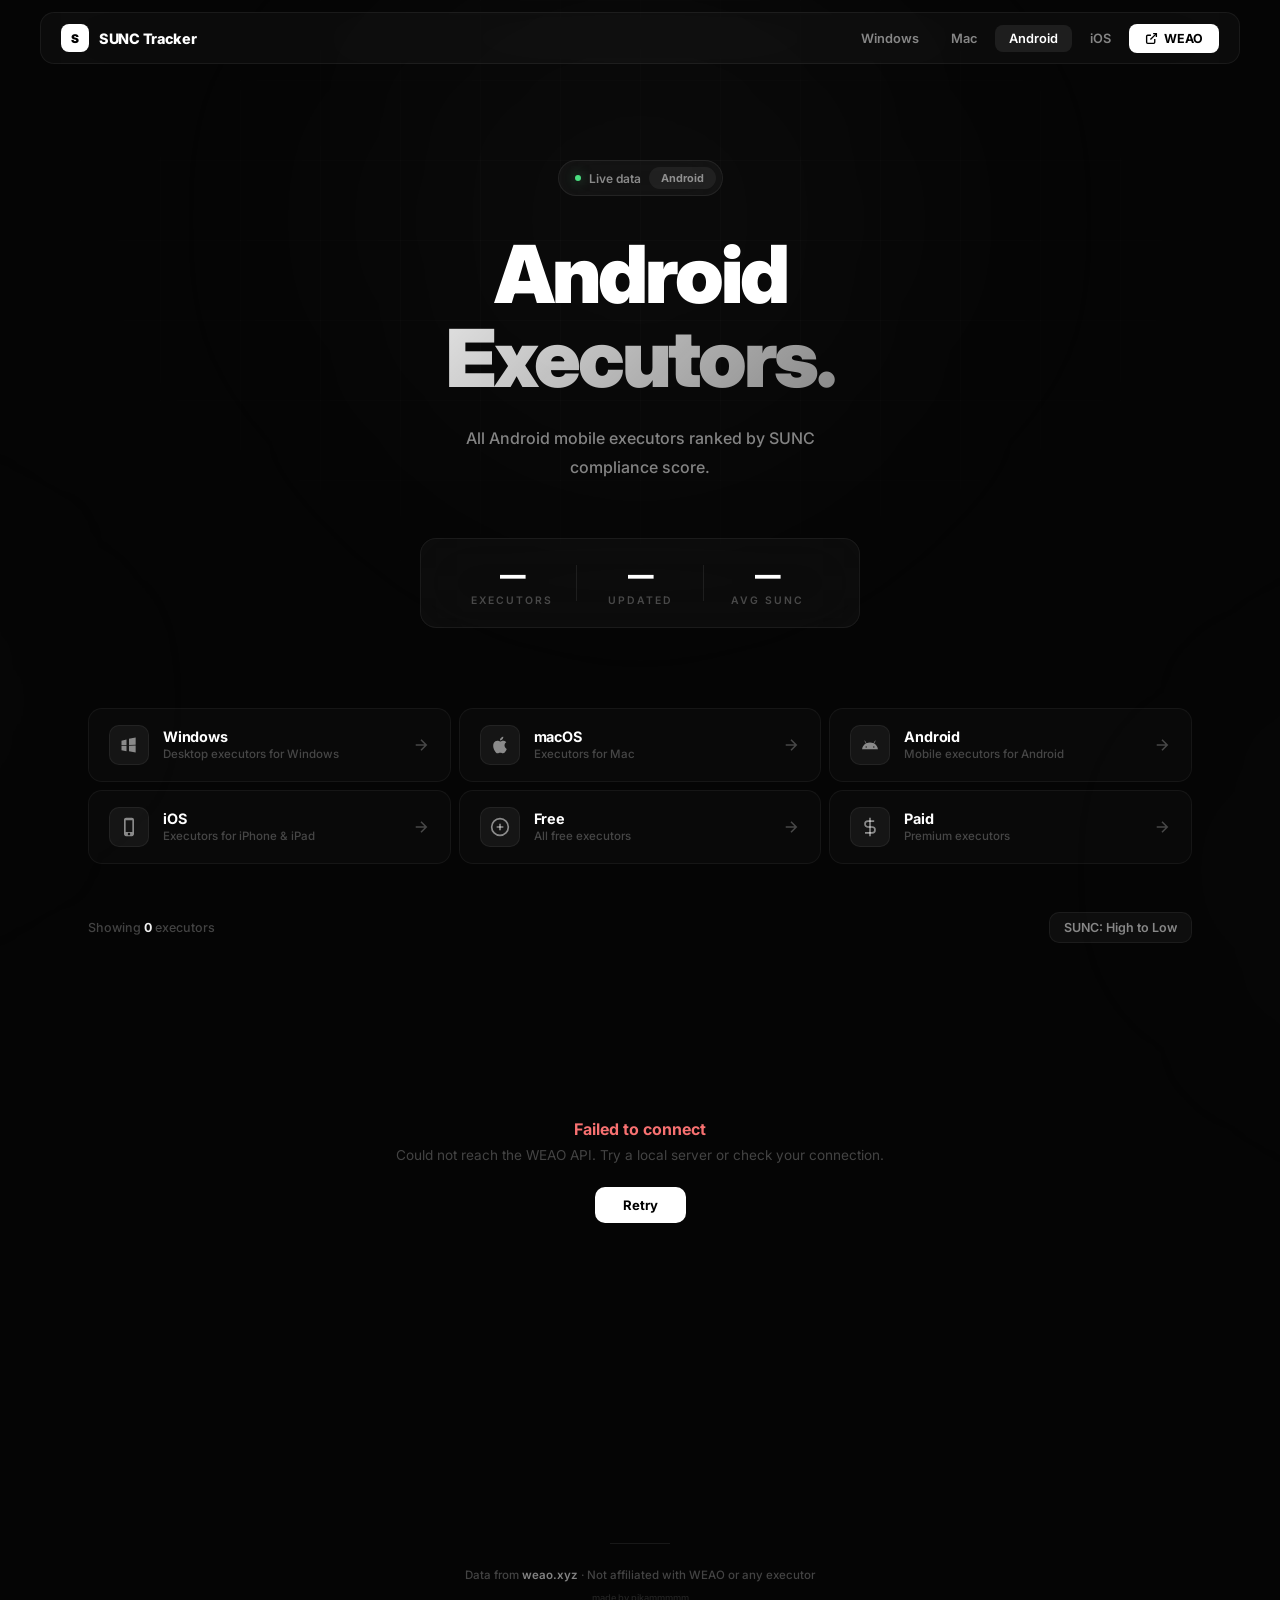
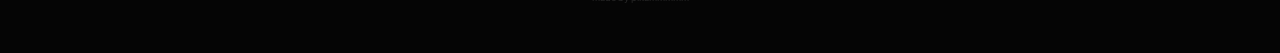
==== android/index.html @ 2e7bbe27 "Initial commit" ====
<!DOCTYPE html>
<html lang="en">
<head>
    <meta charset="UTF-8">
    <meta name="viewport" content="width=device-width, initial-scale=1.0">
    <title>Android Executors | SUNC Tracker</title>
    <link rel="icon" type="image/svg+xml" href="../favicon.svg">
    <link rel="stylesheet" href="../style.css">
</head>
<body>

<div class="bg-orb bg-orb-1"></div>
<div class="bg-orb bg-orb-2"></div>
<div class="bg-orb bg-orb-3"></div>
<div class="bg-grid"></div>

<nav>
    <div class="nav-inner">
        <div class="nav-brand">
            <a href="/executor-website/" class="nav-brand-link">
                <div class="nav-logo">S</div>
                <span>SUNC Tracker</span>
            </a>
        </div>
        <div class="nav-right">
            <a href="/executor-website/windows/" class="nav-link">Windows</a>
            <a href="/executor-website/mac/" class="nav-link">Mac</a>
            <a href="/executor-website/android/" class="nav-link active-link">Android</a>
            <a href="/executor-website/ios/" class="nav-link">iOS</a>
            <a href="https://weao.xyz" target="_blank" class="nav-btn">
                <svg viewBox="0 0 24 24" fill="none" stroke="currentColor" stroke-width="2.5"><path d="M18 13v6a2 2 0 0 1-2 2H5a2 2 0 0 1-2-2V8a2 2 0 0 1 2-2h6"/><polyline points="15 3 21 3 21 9"/><line x1="10" y1="14" x2="21" y2="3"/></svg>
                WEAO
            </a>
        </div>
    </div>
</nav>

<div class="mobile-nav reveal">
    <a href="/executor-website/" class="mobile-nav-item">All</a>
    <a href="/executor-website/windows/" class="mobile-nav-item">Windows</a>
    <a href="/executor-website/mac/" class="mobile-nav-item">Mac</a>
    <a href="/executor-website/android/" class="mobile-nav-item active">Android</a>
    <a href="/executor-website/ios/" class="mobile-nav-item">iOS</a>
</div>

<section class="hero reveal">
    <div class="hero-badge">
        <span class="hero-badge-dot"></span>
        Live data
        <span class="hero-badge-source">Android</span>
    </div>
    <h1 class="hero-title">
        <span class="hero-line reveal-child" style="--d:0">Android</span>
        <span class="hero-line hero-gradient reveal-child" style="--d:1">Executors.</span>
    </h1>
    <p class="hero-desc reveal-child" style="--d:2">All Android mobile executors ranked by SUNC compliance score.</p>
    <div class="stats reveal-child" style="--d:3">
        <div class="stat-item">
            <div class="stat-num" id="total-count">&mdash;</div>
            <div class="stat-label">Executors</div>
        </div>
        <div class="stat-divider"></div>
        <div class="stat-item">
            <div class="stat-num" id="updated-count">&mdash;</div>
            <div class="stat-label">Updated</div>
        </div>
        <div class="stat-divider"></div>
        <div class="stat-item">
            <div class="stat-num" id="avg-sunc">&mdash;</div>
            <div class="stat-label">Avg SUNC</div>
        </div>
    </div>
</section>

<div class="page-cards reveal">
    <a href="/executor-website/windows/" class="page-card">
        <div class="page-card-icon"><svg viewBox="0 0 24 24" fill="currentColor"><path d="M3 12V6.75L9 5.43V11.91L3 12M20 3v8.75l-8 .25V4.36L20 3M3 13l6-.08V19.56L3 18.25V13M12 12.92l8-.25V21l-8-1.36V12.92Z"/></svg></div>
        <div class="page-card-info"><div class="page-card-title">Windows</div><div class="page-card-desc">Desktop executors for Windows</div></div>
        <svg class="page-card-arrow" viewBox="0 0 24 24" fill="none" stroke="currentColor" stroke-width="2"><path d="M5 12h14M12 5l7 7-7 7"/></svg>
    </a>
    <a href="/executor-website/mac/" class="page-card">
        <div class="page-card-icon"><svg viewBox="0 0 24 24" fill="currentColor"><path d="M18.71 19.5C17.88 20.74 17 21.95 15.66 21.97C14.32 22 13.89 21.18 12.37 21.18C10.84 21.18 10.37 21.95 9.1 22C7.79 22.05 6.8 20.68 5.96 19.47C4.25 17 2.94 12.45 4.7 9.39C5.57 7.87 7.13 6.91 8.82 6.88C10.1 6.86 11.32 7.75 12.11 7.75C12.89 7.75 14.37 6.68 15.92 6.84C16.57 6.87 18.39 7.1 19.56 8.82C19.47 8.88 17.39 10.1 17.41 12.63C17.44 15.65 20.06 16.66 20.09 16.67C20.06 16.74 19.67 18.11 18.71 19.5M13 3.5C13.73 2.67 14.94 2.04 15.94 2C16.07 3.17 15.6 4.35 14.9 5.19C14.21 6.04 13.07 6.7 11.95 6.61C11.8 5.46 12.36 4.26 13 3.5Z"/></svg></div>
        <div class="page-card-info"><div class="page-card-title">macOS</div><div class="page-card-desc">Executors for Mac</div></div>
        <svg class="page-card-arrow" viewBox="0 0 24 24" fill="none" stroke="currentColor" stroke-width="2"><path d="M5 12h14M12 5l7 7-7 7"/></svg>
    </a>
    <a href="/executor-website/android/" class="page-card">
        <div class="page-card-icon"><svg viewBox="0 0 24 24" fill="currentColor"><path d="M16.61 15.15C16.15 15.15 15.77 14.78 15.77 14.32C15.77 13.86 16.15 13.5 16.61 13.5C17.07 13.5 17.45 13.86 17.45 14.32C17.45 14.78 17.07 15.15 16.61 15.15M7.41 15.15C6.95 15.15 6.57 14.78 6.57 14.32C6.57 13.86 6.95 13.5 7.41 13.5C7.87 13.5 8.24 13.86 8.24 14.32C8.24 14.78 7.87 15.15 7.41 15.15M16.91 10.14L18.58 7.26C18.67 7.09 18.61 6.88 18.45 6.79C18.28 6.69 18.07 6.76 17.97 6.93L16.29 9.83C14.95 9.22 13.5 8.88 12 8.88C10.5 8.88 9.05 9.22 7.71 9.83L6.03 6.93C5.93 6.76 5.72 6.69 5.55 6.79C5.39 6.88 5.32 7.09 5.42 7.26L7.09 10.14C4.47 11.55 2.75 14.12 2.5 17H21.5C21.25 14.12 19.53 11.55 16.91 10.14Z"/></svg></div>
        <div class="page-card-info"><div class="page-card-title">Android</div><div class="page-card-desc">Mobile executors for Android</div></div>
        <svg class="page-card-arrow" viewBox="0 0 24 24" fill="none" stroke="currentColor" stroke-width="2"><path d="M5 12h14M12 5l7 7-7 7"/></svg>
    </a>
    <a href="/executor-website/ios/" class="page-card">
        <div class="page-card-icon"><svg viewBox="0 0 24 24" fill="currentColor"><path d="M15.5 1H8.5C7.12 1 6 2.12 6 3.5V20.5C6 21.88 7.12 23 8.5 23H15.5C16.88 23 18 21.88 18 20.5V3.5C18 2.12 16.88 1 15.5 1M12 22C11.17 22 10.5 21.33 10.5 20.5C10.5 19.67 11.17 19 12 19C12.83 19 13.5 19.67 13.5 20.5C13.5 21.33 12.83 22 12 22M16 18H8V4H16V18Z"/></svg></div>
        <div class="page-card-info"><div class="page-card-title">iOS</div><div class="page-card-desc">Executors for iPhone & iPad</div></div>
        <svg class="page-card-arrow" viewBox="0 0 24 24" fill="none" stroke="currentColor" stroke-width="2"><path d="M5 12h14M12 5l7 7-7 7"/></svg>
    </a>
    <a href="/executor-website/free/" class="page-card">
        <div class="page-card-icon"><svg viewBox="0 0 24 24" fill="none" stroke="currentColor" stroke-width="2"><circle cx="12" cy="12" r="10"/><line x1="12" y1="8" x2="12" y2="16"/><line x1="8" y1="12" x2="16" y2="12"/></svg></div>
        <div class="page-card-info"><div class="page-card-title">Free</div><div class="page-card-desc">All free executors</div></div>
        <svg class="page-card-arrow" viewBox="0 0 24 24" fill="none" stroke="currentColor" stroke-width="2"><path d="M5 12h14M12 5l7 7-7 7"/></svg>
    </a>
    <a href="/executor-website/paid/" class="page-card">
        <div class="page-card-icon"><svg viewBox="0 0 24 24" fill="none" stroke="currentColor" stroke-width="2"><line x1="12" y1="1" x2="12" y2="23"/><path d="M17 5H9.5a3.5 3.5 0 0 0 0 7h5a3.5 3.5 0 0 1 0 7H6"/></svg></div>
        <div class="page-card-info"><div class="page-card-title">Paid</div><div class="page-card-desc">Premium executors</div></div>
        <svg class="page-card-arrow" viewBox="0 0 24 24" fill="none" stroke="currentColor" stroke-width="2"><path d="M5 12h14M12 5l7 7-7 7"/></svg>
    </a>
</div>

<div class="toolbar reveal" id="grid-section">
    <div class="toolbar-count">Showing <strong id="showing-count">0</strong> executors</div>
    <select class="toolbar-sort" id="sort-select">
        <option value="sunc-desc">SUNC: High to Low</option>
        <option value="sunc-asc">SUNC: Low to High</option>
        <option value="unc-desc">UNC: High to Low</option>
        <option value="name-asc">Name: A to Z</option>
        <option value="name-desc">Name: Z to A</option>
    </select>
</div>

<div id="executors">
    <div class="loading" id="loading">
        <div class="loader"></div>
        <div class="load-text">Loading Android executors...</div>
    </div>
    <div class="grid" id="grid"></div>
</div>

<footer class="reveal">
    <div class="footer-line"></div>
    <p>Data from <a href="https://weao.xyz" target="_blank">weao.xyz</a> &middot; Not affiliated with WEAO or any executor</p>
    <p class="made-by">made by pikammmmm</p>
</footer>

<script>window.PAGE_FILTER = 'Android';</script>
<script src="../script.js"></script>

</body>
</html>
---- style.css ----
@import url('https://fonts.googleapis.com/css2?family=Inter:wght@400;500;600;700;800;900&display=swap');

/* === RESET === */
*, *::before, *::after {
    margin: 0;
    padding: 0;
    box-sizing: border-box;
}

:root {
    --bg: #050505;
    --glass: rgba(255, 255, 255, 0.03);
    --glass-hover: rgba(255, 255, 255, 0.055);
    --glass-strong: rgba(255, 255, 255, 0.06);
    --border: rgba(255, 255, 255, 0.07);
    --border-hover: rgba(255, 255, 255, 0.14);
    --text: #f0f0f0;
    --text-sub: rgba(255, 255, 255, 0.5);
    --text-dim: rgba(255, 255, 255, 0.25);
    --white: #ffffff;
    --accent: #ffffff;
    --green: #4ade80;
    --green-dim: rgba(74, 222, 128, 0.1);
    --yellow: #facc15;
    --yellow-dim: rgba(250, 204, 21, 0.1);
    --orange: #fb923c;
    --orange-dim: rgba(251, 146, 60, 0.1);
    --red: #f87171;
    --red-dim: rgba(248, 113, 113, 0.08);
    --radius: 16px;
    --radius-sm: 10px;
    --radius-xs: 6px;
    --ease: cubic-bezier(0.16, 1, 0.3, 1);
    --ease-out: cubic-bezier(0.22, 1, 0.36, 1);
}

html {
    scroll-behavior: smooth;
}

body {
    font-family: 'Inter', -apple-system, BlinkMacSystemFont, system-ui, sans-serif;
    background: var(--bg);
    color: var(--text);
    min-height: 100vh;
    overflow-x: hidden;
    -webkit-font-smoothing: antialiased;
    -moz-osx-font-smoothing: grayscale;
}

/* === ANIMATED BACKGROUND === */
.bg-orb {
    position: fixed;
    border-radius: 50%;
    pointer-events: none;
    z-index: 0;
    filter: blur(120px);
    will-change: transform;
    transition: transform 0.1s linear;
}

.bg-orb-1 {
    top: -20%;
    left: 50%;
    transform: translateX(-50%);
    width: 800px;
    height: 800px;
    background: radial-gradient(circle, rgba(255, 255, 255, 0.04) 0%, transparent 70%);
}

.bg-orb-2 {
    bottom: -30%;
    right: -10%;
    width: 600px;
    height: 600px;
    background: radial-gradient(circle, rgba(255, 255, 255, 0.025) 0%, transparent 70%);
}

.bg-orb-3 {
    top: 50%;
    left: -15%;
    width: 500px;
    height: 500px;
    background: radial-gradient(circle, rgba(255, 255, 255, 0.02) 0%, transparent 70%);
}

.bg-grid {
    position: fixed;
    inset: 0;
    background-image:
        linear-gradient(rgba(255, 255, 255, 0.015) 1px, transparent 1px),
        linear-gradient(90deg, rgba(255, 255, 255, 0.015) 1px, transparent 1px);
    background-size: 80px 80px;
    mask-image: radial-gradient(ellipse 80% 60% at 50% 30%, black 20%, transparent 70%);
    -webkit-mask-image: radial-gradient(ellipse 80% 60% at 50% 30%, black 20%, transparent 70%);
    pointer-events: none;
    z-index: 0;
}

/* === SCROLL REVEAL === */
.reveal {
    opacity: 0;
    transform: translateY(40px);
    transition: opacity 1s var(--ease-out), transform 1s var(--ease-out);
}

.reveal.visible {
    opacity: 1;
    transform: translateY(0);
}

.reveal-child {
    opacity: 0;
    transform: translateY(20px);
    transition: opacity 0.7s var(--ease-out), transform 0.7s var(--ease-out);
    transition-delay: calc(var(--d, 0) * 0.12s + 0.15s);
}

.reveal.visible .reveal-child {
    opacity: 1;
    transform: translateY(0);
}

/* === NAV === */
nav {
    position: fixed;
    top: 0;
    left: 0;
    right: 0;
    z-index: 1000;
    padding: 12px 20px;
    transition: all 0.5s var(--ease);
}

nav.scrolled {
    padding: 8px 20px;
}

.nav-inner {
    max-width: 1200px;
    margin: 0 auto;
    height: 52px;
    display: flex;
    align-items: center;
    justify-content: space-between;
    padding: 0 20px;
    background: rgba(255, 255, 255, 0.03);
    backdrop-filter: blur(40px) saturate(1.4);
    -webkit-backdrop-filter: blur(40px) saturate(1.4);
    border: 1px solid rgba(255, 255, 255, 0.06);
    border-radius: 14px;
    transition: all 0.5s var(--ease);
}

nav.scrolled .nav-inner {
    background: rgba(255, 255, 255, 0.05);
    border-color: rgba(255, 255, 255, 0.08);
    box-shadow: 0 8px 40px rgba(0, 0, 0, 0.4);
}

.nav-brand {
    display: flex;
    align-items: center;
    gap: 10px;
    font-weight: 800;
    font-size: 0.9rem;
    letter-spacing: -0.3px;
    color: var(--white);
}

.nav-logo {
    width: 28px;
    height: 28px;
    background: var(--white);
    border-radius: 8px;
    display: flex;
    align-items: center;
    justify-content: center;
    font-weight: 900;
    font-size: 0.75rem;
    color: #000;
    transition: transform 0.4s var(--ease);
}

.nav-logo:hover {
    transform: rotate(-8deg) scale(1.05);
}

.nav-brand-link {
    display: flex;
    align-items: center;
    gap: 10px;
    text-decoration: none;
    color: inherit;
}

.nav-right {
    display: flex;
    align-items: center;
    gap: 4px;
}

.nav-link {
    padding: 6px 14px;
    color: var(--text-sub);
    text-decoration: none;
    font-size: 0.8rem;
    font-weight: 600;
    border-radius: 8px;
    transition: all 0.3s var(--ease);
}

.nav-link:hover {
    color: var(--white);
    background: rgba(255, 255, 255, 0.05);
}

.nav-link.active-link {
    color: var(--white);
    background: rgba(255, 255, 255, 0.08);
}

.nav-btn {
    display: flex;
    align-items: center;
    gap: 6px;
    padding: 7px 16px;
    background: var(--white);
    color: #000;
    text-decoration: none;
    font-size: 0.78rem;
    font-weight: 700;
    border-radius: 8px;
    transition: all 0.4s var(--ease);
}

.nav-btn:hover {
    transform: translateY(-1px);
    box-shadow: 0 4px 20px rgba(255, 255, 255, 0.15);
}

.nav-btn svg {
    width: 13px;
    height: 13px;
}

/* === HERO === */
.hero {
    position: relative;
    z-index: 1;
    padding: 160px clamp(1.5rem, 4vw, 3rem) 80px;
    text-align: center;
    max-width: 820px;
    margin: 0 auto;
}

.hero-badge {
    display: inline-flex;
    align-items: center;
    gap: 8px;
    padding: 6px 6px 6px 16px;
    background: rgba(255, 255, 255, 0.04);
    border: 1px solid rgba(255, 255, 255, 0.07);
    border-radius: 100px;
    font-size: 0.75rem;
    font-weight: 600;
    color: var(--text-sub);
    margin-bottom: 36px;
    backdrop-filter: blur(20px);
    animation: badgeFloat 4s ease-in-out infinite;
}

@keyframes badgeFloat {
    0%, 100% { transform: translateY(0); }
    50% { transform: translateY(-4px); }
}

.hero-badge-dot {
    width: 6px;
    height: 6px;
    background: var(--green);
    border-radius: 50%;
    box-shadow: 0 0 12px rgba(74, 222, 128, 0.5);
    animation: pulse 2s ease-in-out infinite;
}

@keyframes pulse {
    0%, 100% { opacity: 1; transform: scale(1); }
    50% { opacity: 0.4; transform: scale(0.85); }
}

.hero-badge-source {
    padding: 4px 12px;
    background: rgba(255, 255, 255, 0.06);
    border-radius: 100px;
    font-size: 0.68rem;
    color: var(--text-sub);
    font-weight: 700;
}

.hero-title {
    display: flex;
    flex-direction: column;
    margin-bottom: 24px;
}

.hero-line {
    font-size: clamp(2.8rem, 7vw, 5rem);
    font-weight: 900;
    letter-spacing: -3px;
    line-height: 1.05;
    color: var(--white);
}

.hero-gradient {
    background: linear-gradient(135deg, rgba(255,255,255,1) 0%, rgba(255,255,255,0.4) 100%);
    -webkit-background-clip: text;
    -webkit-text-fill-color: transparent;
    background-clip: text;
}

.hero-desc {
    font-size: 1rem;
    color: var(--text-sub);
    max-width: 420px;
    margin: 0 auto 56px;
    line-height: 1.8;
    font-weight: 500;
}

/* === STATS === */
.stats {
    display: flex;
    align-items: center;
    justify-content: center;
    max-width: 440px;
    margin: 0 auto;
    padding: 20px 32px;
    background: rgba(255, 255, 255, 0.03);
    border: 1px solid rgba(255, 255, 255, 0.06);
    border-radius: 16px;
    backdrop-filter: blur(30px);
    gap: 0;
}

.stat-item {
    flex: 1;
    text-align: center;
}

.stat-divider {
    width: 1px;
    height: 36px;
    background: rgba(255, 255, 255, 0.08);
    margin: 0 4px;
}

.stat-num {
    font-size: 1.6rem;
    font-weight: 900;
    letter-spacing: -1.5px;
    color: var(--white);
    font-variant-numeric: tabular-nums;
}

.stat-label {
    font-size: 0.65rem;
    font-weight: 600;
    color: var(--text-dim);
    text-transform: uppercase;
    letter-spacing: 2px;
    margin-top: 4px;
}

/* === MOBILE NAV === */
.mobile-nav {
    display: none;
    justify-content: center;
    gap: 4px;
    padding: 0 1.25rem;
    margin-top: 80px;
    margin-bottom: -40px;
    position: relative;
    z-index: 1;
    flex-wrap: wrap;
}

.mobile-nav-item {
    padding: 6px 16px;
    font-size: 0.75rem;
    font-weight: 600;
    color: var(--text-dim);
    text-decoration: none;
    border: 1px solid rgba(255, 255, 255, 0.05);
    border-radius: 100px;
    transition: all 0.3s var(--ease);
}

.mobile-nav-item.active {
    color: #000;
    background: var(--white);
    border-color: var(--white);
}

@media (max-width: 768px) {
    .mobile-nav { display: flex; }
}

/* === PAGE CARDS === */
.page-cards {
    display: grid;
    grid-template-columns: repeat(auto-fill, minmax(280px, 1fr));
    gap: 8px;
    max-width: 1200px;
    margin: 0 auto 48px;
    padding: 0 clamp(1.5rem, 4vw, 3rem);
    position: relative;
    z-index: 1;
}

.page-card {
    display: flex;
    align-items: center;
    gap: 14px;
    padding: 16px 20px;
    background: rgba(255, 255, 255, 0.02);
    border: 1px solid rgba(255, 255, 255, 0.05);
    border-radius: 14px;
    text-decoration: none;
    color: var(--text);
    transition: all 0.4s var(--ease);
    cursor: pointer;
    position: relative;
    overflow: hidden;
}

.page-card::before {
    content: '';
    position: absolute;
    inset: 0;
    background: linear-gradient(135deg, rgba(255,255,255,0.03) 0%, transparent 60%);
    opacity: 0;
    transition: opacity 0.4s;
}

.page-card:hover::before {
    opacity: 1;
}

.page-card:hover {
    border-color: rgba(255, 255, 255, 0.12);
    background: rgba(255, 255, 255, 0.04);
    transform: translateY(-2px);
    box-shadow: 0 12px 40px rgba(0, 0, 0, 0.3);
}

.page-card-icon {
    width: 40px;
    height: 40px;
    border-radius: 10px;
    background: rgba(255, 255, 255, 0.05);
    border: 1px solid rgba(255, 255, 255, 0.06);
    display: flex;
    align-items: center;
    justify-content: center;
    flex-shrink: 0;
    transition: all 0.4s var(--ease);
}

.page-card:hover .page-card-icon {
    background: var(--white);
    border-color: var(--white);
}

.page-card-icon svg {
    width: 20px;
    height: 20px;
    color: var(--text-sub);
    transition: color 0.4s;
}

.page-card:hover .page-card-icon svg {
    color: #000;
}

.page-card-info {
    flex: 1;
    min-width: 0;
}

.page-card-title {
    font-size: 0.9rem;
    font-weight: 700;
    color: var(--white);
    letter-spacing: -0.2px;
}

.page-card-desc {
    font-size: 0.72rem;
    color: var(--text-dim);
    font-weight: 500;
    margin-top: 2px;
}

.page-card-arrow {
    width: 18px;
    height: 18px;
    color: var(--text-dim);
    flex-shrink: 0;
    transition: all 0.4s var(--ease);
}

.page-card:hover .page-card-arrow {
    color: var(--white);
    transform: translateX(4px);
}

/* === SECTION DIVIDER === */
.section-divider {
    display: flex;
    align-items: center;
    gap: 16px;
    max-width: 1200px;
    margin: 0 auto 28px;
    padding: 0 clamp(1.5rem, 4vw, 3rem);
    position: relative;
    z-index: 1;
}

.section-divider-line {
    flex: 1;
    height: 1px;
    background: rgba(255, 255, 255, 0.06);
}

.section-divider-text {
    font-size: 0.7rem;
    font-weight: 700;
    text-transform: uppercase;
    letter-spacing: 2px;
    color: var(--text-dim);
}

/* === CONTROLS === */
.controls {
    max-width: 1200px;
    margin: 0 auto 20px;
    padding: 0 clamp(1.5rem, 4vw, 3rem);
    display: flex;
    flex-direction: column;
    gap: 10px;
    position: relative;
    z-index: 1;
}

.filter-row {
    display: flex;
    justify-content: center;
    gap: 6px;
    flex-wrap: wrap;
}

.filter-chip {
    padding: 8px 22px;
    background: transparent;
    border: 1px solid rgba(255, 255, 255, 0.07);
    border-radius: 100px;
    color: var(--text-sub);
    font-size: 0.8rem;
    font-weight: 600;
    cursor: pointer;
    transition: all 0.4s var(--ease);
    font-family: inherit;
    position: relative;
    overflow: hidden;
}

.filter-chip::before {
    content: '';
    position: absolute;
    inset: 0;
    border-radius: inherit;
    background: rgba(255, 255, 255, 0.04);
    opacity: 0;
    transition: opacity 0.3s;
}

.filter-chip:hover::before {
    opacity: 1;
}

.filter-chip:hover {
    border-color: rgba(255, 255, 255, 0.12);
    color: var(--white);
}

.filter-chip.active {
    background: var(--white);
    border-color: var(--white);
    color: #000;
    font-weight: 700;
    box-shadow: 0 0 30px rgba(255, 255, 255, 0.08);
}

.filter-chip.active::before {
    display: none;
}

.sub-chip {
    padding: 5px 14px;
    background: transparent;
    border: 1px solid rgba(255, 255, 255, 0.05);
    border-radius: 100px;
    color: var(--text-dim);
    font-size: 0.72rem;
    font-weight: 600;
    cursor: pointer;
    transition: all 0.4s var(--ease);
    font-family: inherit;
}

.sub-chip:hover {
    color: var(--text-sub);
    border-color: rgba(255, 255, 255, 0.1);
}

.sub-chip.active {
    color: var(--white);
    border-color: rgba(255, 255, 255, 0.2);
    background: rgba(255, 255, 255, 0.06);
}

/* === TOOLBAR === */
.toolbar {
    max-width: 1200px;
    margin: 0 auto 16px;
    padding: 0 clamp(1.5rem, 4vw, 3rem);
    display: flex;
    justify-content: space-between;
    align-items: center;
    position: relative;
    z-index: 1;
}

.toolbar-count {
    font-size: 0.78rem;
    color: var(--text-dim);
    font-weight: 500;
}

.toolbar-count strong {
    color: var(--text);
    font-weight: 700;
}

.toolbar-sort {
    padding: 7px 14px;
    background: rgba(255, 255, 255, 0.04);
    border: 1px solid rgba(255, 255, 255, 0.06);
    border-radius: var(--radius-sm);
    color: var(--text-sub);
    font-size: 0.78rem;
    font-weight: 600;
    font-family: inherit;
    cursor: pointer;
    outline: none;
    transition: all 0.3s var(--ease);
    -webkit-appearance: none;
}

.toolbar-sort option {
    background: #111;
    color: var(--text);
}

.toolbar-sort:hover,
.toolbar-sort:focus {
    border-color: rgba(255, 255, 255, 0.12);
    background: rgba(255, 255, 255, 0.06);
}

/* === GRID === */
.grid {
    display: grid;
    grid-template-columns: repeat(auto-fill, minmax(340px, 1fr));
    gap: 10px;
    max-width: 1200px;
    margin: 0 auto;
    padding: 0 clamp(1.5rem, 4vw, 3rem) 120px;
    position: relative;
    z-index: 1;
}

/* === CARD === */
.card {
    position: relative;
    background: rgba(255, 255, 255, 0.02);
    border: 1px solid rgba(255, 255, 255, 0.05);
    border-radius: var(--radius);
    padding: 22px;
    cursor: default;
    backdrop-filter: blur(20px);
    -webkit-backdrop-filter: blur(20px);
    overflow: hidden;
    opacity: 0;
    transform: translateY(30px) scale(0.97);
    transition: opacity 0.7s var(--ease-out), transform 0.7s var(--ease-out),
                border-color 0.4s, background 0.4s, box-shadow 0.4s;
}

.card.in-view {
    opacity: 1;
    transform: translateY(0) scale(1);
}

.card-glow {
    position: absolute;
    top: -50%;
    left: -50%;
    width: 200%;
    height: 200%;
    background: radial-gradient(circle at 50% 50%, rgba(255, 255, 255, 0.02) 0%, transparent 50%);
    opacity: 0;
    transition: opacity 0.6s;
    pointer-events: none;
}

.card:hover .card-glow {
    opacity: 1;
}

.card:hover {
    border-color: rgba(255, 255, 255, 0.12);
    background: rgba(255, 255, 255, 0.04);
    box-shadow:
        0 20px 60px rgba(0, 0, 0, 0.5),
        0 0 0 1px rgba(255, 255, 255, 0.05),
        inset 0 1px 0 rgba(255, 255, 255, 0.04);
}

.card.in-view:hover {
    transform: translateY(-4px) scale(1.01);
}

/* Card Header */
.card-top {
    display: flex;
    align-items: center;
    gap: 14px;
    margin-bottom: 16px;
}

.card-avatar {
    width: 42px;
    height: 42px;
    border-radius: 10px;
    background: rgba(255, 255, 255, 0.05);
    border: 1px solid rgba(255, 255, 255, 0.06);
    display: flex;
    align-items: center;
    justify-content: center;
    font-weight: 800;
    font-size: 0.95rem;
    color: var(--white);
    overflow: hidden;
    flex-shrink: 0;
    transition: transform 0.4s var(--ease);
}

.card:hover .card-avatar {
    transform: scale(1.05);
}

.card-avatar img {
    width: 100%;
    height: 100%;
    object-fit: cover;
    border-radius: 10px;
}

.card-info {
    flex: 1;
    min-width: 0;
}

.card-name {
    font-size: 0.95rem;
    font-weight: 700;
    letter-spacing: -0.3px;
    white-space: nowrap;
    overflow: hidden;
    text-overflow: ellipsis;
    color: var(--white);
}

.card-tags {
    display: flex;
    align-items: center;
    gap: 4px;
    margin-top: 5px;
}

.tag {
    padding: 2px 8px;
    border-radius: 100px;
    font-size: 0.6rem;
    font-weight: 700;
    text-transform: uppercase;
    letter-spacing: 0.5px;
}

.tag-free {
    background: var(--green-dim);
    color: var(--green);
}

.tag-paid {
    background: rgba(255, 255, 255, 0.05);
    color: var(--text-sub);
}

.tag-platform {
    background: rgba(255, 255, 255, 0.04);
    color: var(--text-dim);
}

.tag-ext {
    background: var(--yellow-dim);
    color: var(--yellow);
}

/* Detected */
.card-detected {
    display: flex;
    align-items: center;
    gap: 6px;
    padding: 8px 12px;
    background: var(--red-dim);
    border: 1px solid rgba(248, 113, 113, 0.1);
    border-radius: var(--radius-xs);
    font-size: 0.7rem;
    color: var(--red);
    font-weight: 700;
    margin-bottom: 14px;
}

.card-detected svg {
    width: 13px;
    height: 13px;
    flex-shrink: 0;
    opacity: 0.7;
}

/* Score Boxes */
.card-scores {
    display: grid;
    grid-template-columns: 1fr 1fr;
    gap: 6px;
    margin-bottom: 16px;
}

.card-scores.single {
    grid-template-columns: 1fr;
}

.score-box {
    background: rgba(255, 255, 255, 0.02);
    border: 1px solid rgba(255, 255, 255, 0.04);
    border-radius: 12px;
    padding: 14px;
    text-align: center;
    position: relative;
    overflow: hidden;
}

.score-label {
    font-size: 0.58rem;
    font-weight: 700;
    text-transform: uppercase;
    letter-spacing: 2px;
    color: var(--text-dim);
    margin-bottom: 6px;
}

.score-num {
    font-size: 1.6rem;
    font-weight: 900;
    letter-spacing: -1.5px;
    font-variant-numeric: tabular-nums;
}

.score-bar {
    height: 2px;
    background: rgba(255, 255, 255, 0.04);
    border-radius: 100px;
    margin-top: 10px;
    overflow: hidden;
}

.score-bar-fill {
    height: 100%;
    border-radius: 100px;
    width: 0;
    transition: width 1.5s var(--ease-out) 0.3s;
}

.card.in-view .score-bar-fill {
    width: var(--w);
}

/* Score Colors */
.c-green { color: var(--green); }
.c-yellow { color: var(--yellow); }
.c-orange { color: var(--orange); }
.c-red { color: var(--red); }
.b-green { background: var(--green); box-shadow: 0 0 12px rgba(74, 222, 128, 0.3); }
.b-yellow { background: var(--yellow); box-shadow: 0 0 12px rgba(250, 204, 21, 0.2); }
.b-orange { background: var(--orange); box-shadow: 0 0 12px rgba(251, 146, 60, 0.2); }
.b-red { background: var(--red); box-shadow: 0 0 12px rgba(248, 113, 113, 0.2); }

/* Features */
.card-features {
    display: flex;
    flex-wrap: wrap;
    gap: 4px;
    margin-bottom: 14px;
}

.feat {
    padding: 3px 10px;
    background: rgba(255, 255, 255, 0.03);
    border: 1px solid rgba(255, 255, 255, 0.04);
    border-radius: 100px;
    font-size: 0.65rem;
    font-weight: 600;
    color: var(--text-dim);
    transition: all 0.3s;
}

.card:hover .feat {
    border-color: rgba(255, 255, 255, 0.07);
    color: var(--text-sub);
}

/* Status */
.card-status {
    display: flex;
    align-items: center;
    gap: 7px;
}

.status-led {
    width: 5px;
    height: 5px;
    border-radius: 50%;
    flex-shrink: 0;
}

.status-led.on {
    background: var(--green);
    box-shadow: 0 0 8px rgba(74, 222, 128, 0.5);
    animation: ledPulse 2.5s ease-in-out infinite;
}

.status-led.off {
    background: var(--red);
    opacity: 0.5;
}

@keyframes ledPulse {
    0%, 100% { opacity: 1; }
    50% { opacity: 0.3; }
}

.status-txt {
    font-size: 0.7rem;
    color: var(--text-dim);
    font-weight: 500;
}

/* Card Actions */
.card-actions {
    display: flex;
    gap: 6px;
    margin-top: 14px;
    padding-top: 14px;
    border-top: 1px solid rgba(255, 255, 255, 0.04);
}

.card-btn {
    flex: 1;
    padding: 8px;
    text-align: center;
    background: rgba(255, 255, 255, 0.03);
    border: 1px solid rgba(255, 255, 255, 0.05);
    border-radius: var(--radius-xs);
    color: var(--text-sub);
    text-decoration: none;
    font-size: 0.72rem;
    font-weight: 700;
    transition: all 0.4s var(--ease);
}

.card-btn:hover {
    background: var(--white);
    border-color: var(--white);
    color: #000;
    box-shadow: 0 4px 20px rgba(255, 255, 255, 0.1);
}

/* === LOADING === */
.loading {
    display: flex;
    flex-direction: column;
    align-items: center;
    justify-content: center;
    padding: 100px 2rem;
    gap: 20px;
}

.loader {
    width: 28px;
    height: 28px;
    border: 2px solid rgba(255, 255, 255, 0.06);
    border-top-color: var(--white);
    border-radius: 50%;
    animation: spin 0.7s linear infinite;
}

@keyframes spin {
    to { transform: rotate(360deg); }
}

.load-text {
    font-size: 0.82rem;
    color: var(--text-dim);
    font-weight: 600;
    letter-spacing: -0.2px;
}

/* === ERROR === */
.error-box {
    text-align: center;
    padding: 60px 2rem;
}

.error-box h3 {
    font-size: 1rem;
    margin-bottom: 8px;
    color: var(--red);
    font-weight: 700;
}

.error-box p {
    color: var(--text-dim);
    font-size: 0.85rem;
    margin-bottom: 24px;
}

.retry-btn {
    padding: 10px 28px;
    background: var(--white);
    border: none;
    border-radius: var(--radius-sm);
    color: #000;
    font-weight: 700;
    font-size: 0.82rem;
    cursor: pointer;
    font-family: inherit;
    transition: all 0.4s var(--ease);
}

.retry-btn:hover {
    box-shadow: 0 4px 28px rgba(255, 255, 255, 0.15);
    transform: translateY(-2px);
}

/* === FOOTER === */
footer {
    text-align: center;
    padding: 40px 2rem 50px;
    position: relative;
    z-index: 1;
}

.footer-line {
    width: 60px;
    height: 1px;
    background: rgba(255, 255, 255, 0.08);
    margin: 0 auto 24px;
}

footer p {
    font-size: 0.72rem;
    color: var(--text-dim);
    font-weight: 500;
}

footer a {
    color: var(--text-sub);
    text-decoration: none;
    font-weight: 600;
    transition: color 0.3s;
}

footer a:hover {
    color: var(--white);
}

.made-by {
    font-size: 0.58rem;
    color: rgba(255, 255, 255, 0.12);
    margin-top: 10px;
    font-weight: 500;
}

/* === RESPONSIVE === */
@media (max-width: 768px) {
    nav { padding: 8px 12px; }
    .nav-inner { height: 48px; padding: 0 14px; border-radius: 12px; }
    .hero { padding: 130px 1.25rem 50px; }
    .hero-line { letter-spacing: -2px; }
    .stats { flex-direction: column; border-radius: 14px; padding: 16px 20px; gap: 0; }
    .stat-divider { width: 100%; height: 1px; margin: 8px 0; }
    .stat-item { padding: 8px 0; }
    .grid { grid-template-columns: 1fr; padding: 0 1.25rem 80px; }
    .toolbar { padding: 0 1.25rem; flex-direction: column; gap: 10px; align-items: flex-start; }
    .nav-link { display: none; }
    .page-cards { grid-template-columns: 1fr; padding: 0 1.25rem; }
    .section-divider { padding: 0 1.25rem; }
}

@media (max-width: 420px) {
    .hero-line { font-size: 2.2rem; letter-spacing: -1.5px; }
    .card { padding: 18px; }
    .page-card { padding: 14px 16px; }
}

/* === SCROLLBAR === */
::-webkit-scrollbar { width: 4px; }
::-webkit-scrollbar-track { background: transparent; }
::-webkit-scrollbar-thumb { background: rgba(255, 255, 255, 0.06); border-radius: 100px; }
::-webkit-scrollbar-thumb:hover { background: rgba(255, 255, 255, 0.12); }

::selection {
    background: rgba(255, 255, 255, 0.15);
    color: #fff;
}
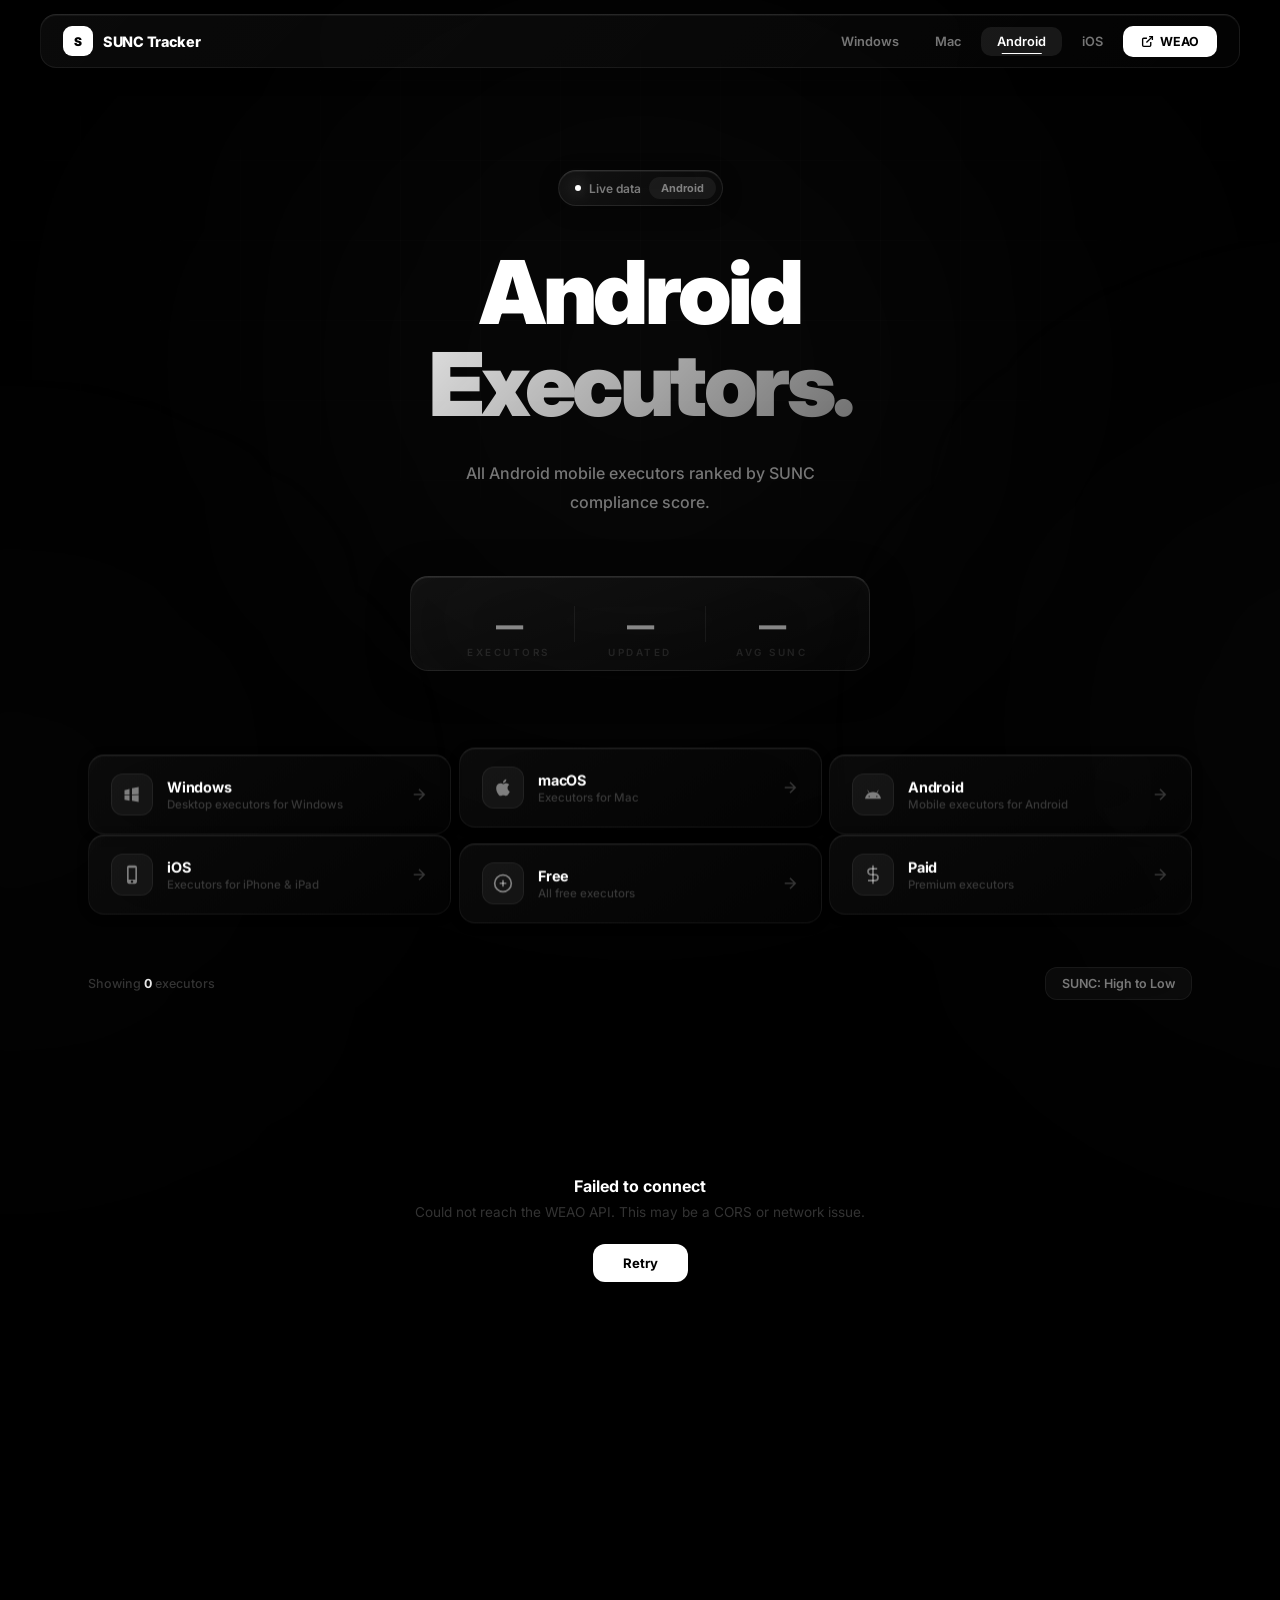
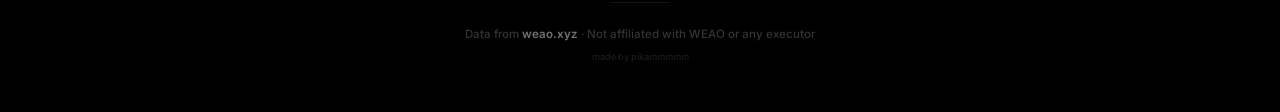
==== commit def24be3: "Add ?v=3 cache-buster so browsers fetch the updated script.js Without a version query string, browse" ====
--- a/android/index.html
+++ b/android/index.html
@@ -131,7 +131,7 @@
 </footer>
 
 <script>window.PAGE_FILTER = 'Android';</script>
-<script src="../script.js"></script>
+<script src="../script.js?v=3"></script>
 
 </body>
 </html>
--- a/style.css
+++ b/style.css
@@ -8,30 +8,31 @@
 }
 
 :root {
-    --bg: #050505;
-    --glass: rgba(255, 255, 255, 0.03);
-    --glass-hover: rgba(255, 255, 255, 0.055);
-    --glass-strong: rgba(255, 255, 255, 0.06);
-    --border: rgba(255, 255, 255, 0.07);
-    --border-hover: rgba(255, 255, 255, 0.14);
-    --text: #f0f0f0;
-    --text-sub: rgba(255, 255, 255, 0.5);
-    --text-dim: rgba(255, 255, 255, 0.25);
+    --bg: #000000;
+    --glass: rgba(255, 255, 255, 0.04);
+    --glass-hover: rgba(255, 255, 255, 0.07);
+    --glass-strong: rgba(255, 255, 255, 0.08);
+    --border: rgba(255, 255, 255, 0.08);
+    --border-hover: rgba(255, 255, 255, 0.18);
+    --text: #e8e8e8;
+    --text-sub: rgba(255, 255, 255, 0.45);
+    --text-dim: rgba(255, 255, 255, 0.2);
     --white: #ffffff;
     --accent: #ffffff;
-    --green: #4ade80;
-    --green-dim: rgba(74, 222, 128, 0.1);
-    --yellow: #facc15;
-    --yellow-dim: rgba(250, 204, 21, 0.1);
-    --orange: #fb923c;
-    --orange-dim: rgba(251, 146, 60, 0.1);
-    --red: #f87171;
-    --red-dim: rgba(248, 113, 113, 0.08);
-    --radius: 16px;
-    --radius-sm: 10px;
-    --radius-xs: 6px;
+    --green: #a0a0a0;
+    --green-dim: rgba(255, 255, 255, 0.05);
+    --yellow: #b0b0b0;
+    --yellow-dim: rgba(255, 255, 255, 0.04);
+    --orange: #909090;
+    --orange-dim: rgba(255, 255, 255, 0.04);
+    --red: #707070;
+    --red-dim: rgba(255, 255, 255, 0.03);
+    --radius: 20px;
+    --radius-sm: 12px;
+    --radius-xs: 8px;
     --ease: cubic-bezier(0.16, 1, 0.3, 1);
     --ease-out: cubic-bezier(0.22, 1, 0.36, 1);
+    --ease-spring: cubic-bezier(0.34, 1.56, 0.64, 1);
 }
 
 html {
@@ -54,54 +55,69 @@
     border-radius: 50%;
     pointer-events: none;
     z-index: 0;
-    filter: blur(120px);
+    filter: blur(150px);
     will-change: transform;
     transition: transform 0.1s linear;
+    animation: orbFloat 20s ease-in-out infinite;
+}
+
+@keyframes orbFloat {
+    0%, 100% { opacity: 0.6; }
+    50% { opacity: 1; }
 }
 
 .bg-orb-1 {
-    top: -20%;
+    top: -15%;
     left: 50%;
     transform: translateX(-50%);
+    width: 1000px;
+    height: 1000px;
+    background: radial-gradient(circle, rgba(255, 255, 255, 0.05) 0%, rgba(255, 255, 255, 0.02) 40%, transparent 70%);
+    animation-delay: 0s;
+}
+
+.bg-orb-2 {
+    bottom: -25%;
+    right: -5%;
     width: 800px;
     height: 800px;
-    background: radial-gradient(circle, rgba(255, 255, 255, 0.04) 0%, transparent 70%);
-}
-
-.bg-orb-2 {
-    bottom: -30%;
-    right: -10%;
-    width: 600px;
-    height: 600px;
-    background: radial-gradient(circle, rgba(255, 255, 255, 0.025) 0%, transparent 70%);
+    background: radial-gradient(circle, rgba(255, 255, 255, 0.04) 0%, rgba(255, 255, 255, 0.015) 40%, transparent 70%);
+    animation-delay: -7s;
 }
 
 .bg-orb-3 {
     top: 50%;
-    left: -15%;
-    width: 500px;
-    height: 500px;
-    background: radial-gradient(circle, rgba(255, 255, 255, 0.02) 0%, transparent 70%);
+    left: -10%;
+    width: 700px;
+    height: 700px;
+    background: radial-gradient(circle, rgba(255, 255, 255, 0.03) 0%, rgba(255, 255, 255, 0.01) 40%, transparent 70%);
+    animation-delay: -14s;
 }
 
 .bg-grid {
     position: fixed;
     inset: 0;
     background-image:
-        linear-gradient(rgba(255, 255, 255, 0.015) 1px, transparent 1px),
-        linear-gradient(90deg, rgba(255, 255, 255, 0.015) 1px, transparent 1px);
+        linear-gradient(rgba(255, 255, 255, 0.012) 1px, transparent 1px),
+        linear-gradient(90deg, rgba(255, 255, 255, 0.012) 1px, transparent 1px);
     background-size: 80px 80px;
     mask-image: radial-gradient(ellipse 80% 60% at 50% 30%, black 20%, transparent 70%);
     -webkit-mask-image: radial-gradient(ellipse 80% 60% at 50% 30%, black 20%, transparent 70%);
     pointer-events: none;
     z-index: 0;
+    animation: gridPulse 8s ease-in-out infinite;
+}
+
+@keyframes gridPulse {
+    0%, 100% { opacity: 1; }
+    50% { opacity: 0.5; }
 }
 
 /* === SCROLL REVEAL === */
 .reveal {
     opacity: 0;
-    transform: translateY(40px);
-    transition: opacity 1s var(--ease-out), transform 1s var(--ease-out);
+    transform: translateY(50px);
+    transition: opacity 1.2s var(--ease-out), transform 1.2s var(--ease-out);
 }
 
 .reveal.visible {
@@ -111,9 +127,9 @@
 
 .reveal-child {
     opacity: 0;
-    transform: translateY(20px);
-    transition: opacity 0.7s var(--ease-out), transform 0.7s var(--ease-out);
-    transition-delay: calc(var(--d, 0) * 0.12s + 0.15s);
+    transform: translateY(25px);
+    transition: opacity 0.8s var(--ease-out), transform 0.8s var(--ease-out);
+    transition-delay: calc(var(--d, 0) * 0.15s + 0.2s);
 }
 
 .reveal.visible .reveal-child {
@@ -128,8 +144,8 @@
     left: 0;
     right: 0;
     z-index: 1000;
-    padding: 12px 20px;
-    transition: all 0.5s var(--ease);
+    padding: 14px 20px;
+    transition: all 0.6s var(--ease);
 }
 
 nav.scrolled {
@@ -139,23 +155,32 @@
 .nav-inner {
     max-width: 1200px;
     margin: 0 auto;
-    height: 52px;
+    height: 54px;
     display: flex;
     align-items: center;
     justify-content: space-between;
-    padding: 0 20px;
-    background: rgba(255, 255, 255, 0.03);
-    backdrop-filter: blur(40px) saturate(1.4);
-    -webkit-backdrop-filter: blur(40px) saturate(1.4);
-    border: 1px solid rgba(255, 255, 255, 0.06);
-    border-radius: 14px;
-    transition: all 0.5s var(--ease);
+    padding: 0 22px;
+    background: linear-gradient(135deg, rgba(255, 255, 255, 0.04) 0%, rgba(255, 255, 255, 0.01) 100%);
+    backdrop-filter: blur(80px) saturate(1.8) brightness(1.1);
+    -webkit-backdrop-filter: blur(80px) saturate(1.8) brightness(1.1);
+    border: 1px solid rgba(255, 255, 255, 0.07);
+    border-top-color: rgba(255, 255, 255, 0.12);
+    border-radius: 16px;
+    transition: all 0.6s var(--ease);
+    box-shadow:
+        0 4px 24px rgba(0, 0, 0, 0.2),
+        inset 0 1px 0 rgba(255, 255, 255, 0.05);
 }
 
 nav.scrolled .nav-inner {
-    background: rgba(255, 255, 255, 0.05);
-    border-color: rgba(255, 255, 255, 0.08);
-    box-shadow: 0 8px 40px rgba(0, 0, 0, 0.4);
+    background: linear-gradient(135deg, rgba(255, 255, 255, 0.07) 0%, rgba(255, 255, 255, 0.02) 100%);
+    border-color: rgba(255, 255, 255, 0.12);
+    border-top-color: rgba(255, 255, 255, 0.18);
+    box-shadow:
+        0 8px 40px rgba(0, 0, 0, 0.6),
+        0 2px 8px rgba(0, 0, 0, 0.3),
+        inset 0 1px 0 rgba(255, 255, 255, 0.08),
+        inset 0 0 20px rgba(255, 255, 255, 0.02);
 }
 
 .nav-brand {
@@ -169,21 +194,21 @@
 }
 
 .nav-logo {
-    width: 28px;
-    height: 28px;
+    width: 30px;
+    height: 30px;
     background: var(--white);
-    border-radius: 8px;
+    border-radius: 9px;
     display: flex;
     align-items: center;
     justify-content: center;
     font-weight: 900;
     font-size: 0.75rem;
     color: #000;
-    transition: transform 0.4s var(--ease);
+    transition: transform 0.5s var(--ease-spring);
 }
 
 .nav-logo:hover {
-    transform: rotate(-8deg) scale(1.05);
+    transform: rotate(-12deg) scale(1.1);
 }
 
 .nav-brand-link {
@@ -201,18 +226,34 @@
 }
 
 .nav-link {
-    padding: 6px 14px;
+    padding: 7px 16px;
     color: var(--text-sub);
     text-decoration: none;
     font-size: 0.8rem;
     font-weight: 600;
-    border-radius: 8px;
-    transition: all 0.3s var(--ease);
+    border-radius: 10px;
+    transition: all 0.4s var(--ease);
+    position: relative;
+}
+
+.nav-link::after {
+    content: '';
+    position: absolute;
+    bottom: 2px;
+    left: 50%;
+    width: 0;
+    height: 1px;
+    background: var(--white);
+    transition: all 0.4s var(--ease);
+    transform: translateX(-50%);
 }
 
 .nav-link:hover {
     color: var(--white);
-    background: rgba(255, 255, 255, 0.05);
+}
+
+.nav-link:hover::after {
+    width: 50%;
 }
 
 .nav-link.active-link {
@@ -220,23 +261,27 @@
     background: rgba(255, 255, 255, 0.08);
 }
 
+.nav-link.active-link::after {
+    width: 50%;
+}
+
 .nav-btn {
     display: flex;
     align-items: center;
     gap: 6px;
-    padding: 7px 16px;
+    padding: 8px 18px;
     background: var(--white);
     color: #000;
     text-decoration: none;
     font-size: 0.78rem;
     font-weight: 700;
-    border-radius: 8px;
-    transition: all 0.4s var(--ease);
+    border-radius: 10px;
+    transition: all 0.5s var(--ease-spring);
 }
 
 .nav-btn:hover {
-    transform: translateY(-1px);
-    box-shadow: 0 4px 20px rgba(255, 255, 255, 0.15);
+    transform: translateY(-2px) scale(1.02);
+    box-shadow: 0 6px 30px rgba(255, 255, 255, 0.2);
 }
 
 .nav-btn svg {
@@ -248,7 +293,7 @@
 .hero {
     position: relative;
     z-index: 1;
-    padding: 160px clamp(1.5rem, 4vw, 3rem) 80px;
+    padding: 170px clamp(1.5rem, 4vw, 3rem) 80px;
     text-align: center;
     max-width: 820px;
     margin: 0 auto;
@@ -259,34 +304,39 @@
     align-items: center;
     gap: 8px;
     padding: 6px 6px 6px 16px;
-    background: rgba(255, 255, 255, 0.04);
-    border: 1px solid rgba(255, 255, 255, 0.07);
+    background: linear-gradient(135deg, rgba(255, 255, 255, 0.06) 0%, rgba(255, 255, 255, 0.02) 100%);
+    border: 1px solid rgba(255, 255, 255, 0.09);
+    border-top-color: rgba(255, 255, 255, 0.14);
     border-radius: 100px;
     font-size: 0.75rem;
     font-weight: 600;
     color: var(--text-sub);
-    margin-bottom: 36px;
-    backdrop-filter: blur(20px);
-    animation: badgeFloat 4s ease-in-out infinite;
+    margin-bottom: 40px;
+    backdrop-filter: blur(50px) saturate(1.5);
+    -webkit-backdrop-filter: blur(50px) saturate(1.5);
+    animation: badgeFloat 5s ease-in-out infinite;
+    box-shadow:
+        0 4px 20px rgba(0, 0, 0, 0.3),
+        inset 0 1px 0 rgba(255, 255, 255, 0.06);
 }
 
 @keyframes badgeFloat {
     0%, 100% { transform: translateY(0); }
-    50% { transform: translateY(-4px); }
+    50% { transform: translateY(-6px); }
 }
 
 .hero-badge-dot {
     width: 6px;
     height: 6px;
-    background: var(--green);
+    background: var(--white);
     border-radius: 50%;
-    box-shadow: 0 0 12px rgba(74, 222, 128, 0.5);
+    box-shadow: 0 0 16px rgba(255, 255, 255, 0.5);
     animation: pulse 2s ease-in-out infinite;
 }
 
 @keyframes pulse {
     0%, 100% { opacity: 1; transform: scale(1); }
-    50% { opacity: 0.4; transform: scale(0.85); }
+    50% { opacity: 0.3; transform: scale(0.8); }
 }
 
 .hero-badge-source {
@@ -301,19 +351,19 @@
 .hero-title {
     display: flex;
     flex-direction: column;
-    margin-bottom: 24px;
+    margin-bottom: 28px;
 }
 
 .hero-line {
-    font-size: clamp(2.8rem, 7vw, 5rem);
+    font-size: clamp(2.8rem, 7vw, 5.5rem);
     font-weight: 900;
-    letter-spacing: -3px;
+    letter-spacing: -3.5px;
     line-height: 1.05;
     color: var(--white);
 }
 
 .hero-gradient {
-    background: linear-gradient(135deg, rgba(255,255,255,1) 0%, rgba(255,255,255,0.4) 100%);
+    background: linear-gradient(135deg, rgba(255,255,255,1) 0%, rgba(255,255,255,0.3) 100%);
     -webkit-background-clip: text;
     -webkit-text-fill-color: transparent;
     background-clip: text;
@@ -323,7 +373,7 @@
     font-size: 1rem;
     color: var(--text-sub);
     max-width: 420px;
-    margin: 0 auto 56px;
+    margin: 0 auto 60px;
     line-height: 1.8;
     font-weight: 500;
 }
@@ -333,14 +383,21 @@
     display: flex;
     align-items: center;
     justify-content: center;
-    max-width: 440px;
+    max-width: 460px;
     margin: 0 auto;
-    padding: 20px 32px;
-    background: rgba(255, 255, 255, 0.03);
-    border: 1px solid rgba(255, 255, 255, 0.06);
-    border-radius: 16px;
-    backdrop-filter: blur(30px);
+    padding: 22px 36px;
+    background: linear-gradient(160deg, rgba(255, 255, 255, 0.06) 0%, rgba(255, 255, 255, 0.015) 100%);
+    border: 1px solid rgba(255, 255, 255, 0.08);
+    border-top-color: rgba(255, 255, 255, 0.14);
+    border-radius: 18px;
+    backdrop-filter: blur(60px) saturate(1.5);
+    -webkit-backdrop-filter: blur(60px) saturate(1.5);
     gap: 0;
+    box-shadow:
+        0 8px 40px rgba(0, 0, 0, 0.4),
+        0 2px 8px rgba(0, 0, 0, 0.2),
+        inset 0 1px 0 rgba(255, 255, 255, 0.08),
+        inset 0 0 30px rgba(255, 255, 255, 0.015);
 }
 
 .stat-item {
@@ -351,12 +408,12 @@
 .stat-divider {
     width: 1px;
     height: 36px;
-    background: rgba(255, 255, 255, 0.08);
+    background: rgba(255, 255, 255, 0.06);
     margin: 0 4px;
 }
 
 .stat-num {
-    font-size: 1.6rem;
+    font-size: 1.7rem;
     font-weight: 900;
     letter-spacing: -1.5px;
     color: var(--white);
@@ -364,11 +421,11 @@
 }
 
 .stat-label {
-    font-size: 0.65rem;
+    font-size: 0.62rem;
     font-weight: 600;
     color: var(--text-dim);
     text-transform: uppercase;
-    letter-spacing: 2px;
+    letter-spacing: 2.5px;
     margin-top: 4px;
 }
 
@@ -393,7 +450,8 @@
     text-decoration: none;
     border: 1px solid rgba(255, 255, 255, 0.05);
     border-radius: 100px;
-    transition: all 0.3s var(--ease);
+    transition: all 0.4s var(--ease);
+    backdrop-filter: blur(20px);
 }
 
 .mobile-nav-item.active {
@@ -422,25 +480,31 @@
     display: flex;
     align-items: center;
     gap: 14px;
-    padding: 16px 20px;
-    background: rgba(255, 255, 255, 0.02);
-    border: 1px solid rgba(255, 255, 255, 0.05);
-    border-radius: 14px;
+    padding: 18px 22px;
+    background: linear-gradient(145deg, rgba(255, 255, 255, 0.04) 0%, rgba(255, 255, 255, 0.01) 100%);
+    border: 1px solid rgba(255, 255, 255, 0.06);
+    border-top-color: rgba(255, 255, 255, 0.1);
+    border-radius: 16px;
     text-decoration: none;
     color: var(--text);
-    transition: all 0.4s var(--ease);
+    transition: all 0.5s var(--ease);
     cursor: pointer;
     position: relative;
     overflow: hidden;
+    backdrop-filter: blur(40px) saturate(1.4);
+    -webkit-backdrop-filter: blur(40px) saturate(1.4);
+    box-shadow:
+        0 2px 12px rgba(0, 0, 0, 0.2),
+        inset 0 1px 0 rgba(255, 255, 255, 0.05);
 }
 
 .page-card::before {
     content: '';
     position: absolute;
     inset: 0;
-    background: linear-gradient(135deg, rgba(255,255,255,0.03) 0%, transparent 60%);
+    background: linear-gradient(135deg, rgba(255,255,255,0.04) 0%, transparent 60%);
     opacity: 0;
-    transition: opacity 0.4s;
+    transition: opacity 0.5s;
 }
 
 .page-card:hover::before {
@@ -448,28 +512,35 @@
 }
 
 .page-card:hover {
-    border-color: rgba(255, 255, 255, 0.12);
-    background: rgba(255, 255, 255, 0.04);
-    transform: translateY(-2px);
-    box-shadow: 0 12px 40px rgba(0, 0, 0, 0.3);
+    border-color: rgba(255, 255, 255, 0.18);
+    border-top-color: rgba(255, 255, 255, 0.25);
+    background: linear-gradient(145deg, rgba(255, 255, 255, 0.08) 0%, rgba(255, 255, 255, 0.02) 100%);
+    transform: translateY(-3px) scale(1.01);
+    box-shadow:
+        0 20px 60px rgba(0, 0, 0, 0.5),
+        0 4px 16px rgba(0, 0, 0, 0.3),
+        inset 0 1px 0 rgba(255, 255, 255, 0.1),
+        inset 0 0 40px rgba(255, 255, 255, 0.02);
 }
 
 .page-card-icon {
-    width: 40px;
-    height: 40px;
-    border-radius: 10px;
+    width: 42px;
+    height: 42px;
+    border-radius: 12px;
     background: rgba(255, 255, 255, 0.05);
     border: 1px solid rgba(255, 255, 255, 0.06);
     display: flex;
     align-items: center;
     justify-content: center;
     flex-shrink: 0;
-    transition: all 0.4s var(--ease);
+    transition: all 0.5s var(--ease-spring);
 }
 
 .page-card:hover .page-card-icon {
     background: var(--white);
     border-color: var(--white);
+    transform: scale(1.05) rotate(-3deg);
+    box-shadow: 0 4px 20px rgba(255, 255, 255, 0.15);
 }
 
 .page-card-icon svg {
@@ -507,12 +578,12 @@
     height: 18px;
     color: var(--text-dim);
     flex-shrink: 0;
-    transition: all 0.4s var(--ease);
+    transition: all 0.5s var(--ease-spring);
 }
 
 .page-card:hover .page-card-arrow {
     color: var(--white);
-    transform: translateX(4px);
+    transform: translateX(6px);
 }
 
 /* === SECTION DIVIDER === */
@@ -573,6 +644,7 @@
     font-family: inherit;
     position: relative;
     overflow: hidden;
+    backdrop-filter: blur(10px);
 }
 
 .filter-chip::before {
@@ -599,7 +671,7 @@
     border-color: var(--white);
     color: #000;
     font-weight: 700;
-    box-shadow: 0 0 30px rgba(255, 255, 255, 0.08);
+    box-shadow: 0 0 40px rgba(255, 255, 255, 0.1);
 }
 
 .filter-chip.active::before {
@@ -654,7 +726,7 @@
 }
 
 .toolbar-sort {
-    padding: 7px 14px;
+    padding: 8px 16px;
     background: rgba(255, 255, 255, 0.04);
     border: 1px solid rgba(255, 255, 255, 0.06);
     border-radius: var(--radius-sm);
@@ -664,19 +736,21 @@
     font-family: inherit;
     cursor: pointer;
     outline: none;
-    transition: all 0.3s var(--ease);
+    transition: all 0.4s var(--ease);
     -webkit-appearance: none;
+    backdrop-filter: blur(20px);
 }
 
 .toolbar-sort option {
-    background: #111;
+    background: #0a0a0a;
     color: var(--text);
 }
 
 .toolbar-sort:hover,
 .toolbar-sort:focus {
-    border-color: rgba(255, 255, 255, 0.12);
-    background: rgba(255, 255, 255, 0.06);
+    border-color: rgba(255, 255, 255, 0.15);
+    background: rgba(255, 255, 255, 0.07);
+    box-shadow: 0 4px 20px rgba(0, 0, 0, 0.3);
 }
 
 /* === GRID === */
@@ -694,23 +768,49 @@
 /* === CARD === */
 .card {
     position: relative;
-    background: rgba(255, 255, 255, 0.02);
-    border: 1px solid rgba(255, 255, 255, 0.05);
+    background: linear-gradient(165deg, rgba(255, 255, 255, 0.05) 0%, rgba(255, 255, 255, 0.01) 50%, rgba(255, 255, 255, 0.02) 100%);
+    border: 1px solid rgba(255, 255, 255, 0.06);
+    border-top-color: rgba(255, 255, 255, 0.12);
+    border-left-color: rgba(255, 255, 255, 0.08);
     border-radius: var(--radius);
-    padding: 22px;
+    padding: 24px;
     cursor: default;
-    backdrop-filter: blur(20px);
-    -webkit-backdrop-filter: blur(20px);
+    backdrop-filter: blur(60px) saturate(1.6) brightness(1.05);
+    -webkit-backdrop-filter: blur(60px) saturate(1.6) brightness(1.05);
     overflow: hidden;
     opacity: 0;
-    transform: translateY(30px) scale(0.97);
-    transition: opacity 0.7s var(--ease-out), transform 0.7s var(--ease-out),
-                border-color 0.4s, background 0.4s, box-shadow 0.4s;
+    transform: translateY(40px) scale(0.95);
+    transition: opacity 0.8s var(--ease-out), transform 0.8s var(--ease-out),
+                border-color 0.5s, background 0.5s, box-shadow 0.5s;
+    box-shadow:
+        0 4px 24px rgba(0, 0, 0, 0.3),
+        0 1px 3px rgba(0, 0, 0, 0.2),
+        inset 0 1px 0 rgba(255, 255, 255, 0.06),
+        inset 0 0 20px rgba(255, 255, 255, 0.01);
 }
 
 .card.in-view {
     opacity: 1;
     transform: translateY(0) scale(1);
+}
+
+/* Glass refraction highlight */
+.card::before {
+    content: '';
+    position: absolute;
+    top: 0;
+    left: 0;
+    right: 0;
+    height: 1px;
+    background: linear-gradient(90deg, transparent 0%, rgba(255, 255, 255, 0.12) 30%, rgba(255, 255, 255, 0.06) 70%, transparent 100%);
+    z-index: 2;
+    pointer-events: none;
+    opacity: 0.7;
+    transition: opacity 0.5s;
+}
+
+.card:hover::before {
+    opacity: 1;
 }
 
 .card-glow {
@@ -719,10 +819,11 @@
     left: -50%;
     width: 200%;
     height: 200%;
-    background: radial-gradient(circle at 50% 50%, rgba(255, 255, 255, 0.02) 0%, transparent 50%);
+    background: radial-gradient(circle at 50% 50%, rgba(255, 255, 255, 0.04) 0%, transparent 50%);
     opacity: 0;
-    transition: opacity 0.6s;
+    transition: opacity 0.8s;
     pointer-events: none;
+    z-index: 1;
 }
 
 .card:hover .card-glow {
@@ -730,16 +831,20 @@
 }
 
 .card:hover {
-    border-color: rgba(255, 255, 255, 0.12);
-    background: rgba(255, 255, 255, 0.04);
+    border-color: rgba(255, 255, 255, 0.18);
+    border-top-color: rgba(255, 255, 255, 0.28);
+    background: linear-gradient(165deg, rgba(255, 255, 255, 0.08) 0%, rgba(255, 255, 255, 0.02) 50%, rgba(255, 255, 255, 0.03) 100%);
     box-shadow:
-        0 20px 60px rgba(0, 0, 0, 0.5),
-        0 0 0 1px rgba(255, 255, 255, 0.05),
-        inset 0 1px 0 rgba(255, 255, 255, 0.04);
+        0 30px 100px rgba(0, 0, 0, 0.7),
+        0 8px 32px rgba(0, 0, 0, 0.4),
+        0 0 0 1px rgba(255, 255, 255, 0.06),
+        inset 0 1px 0 rgba(255, 255, 255, 0.1),
+        inset 0 -1px 0 rgba(255, 255, 255, 0.03),
+        inset 0 0 40px rgba(255, 255, 255, 0.02);
 }
 
 .card.in-view:hover {
-    transform: translateY(-4px) scale(1.01);
+    transform: translateY(-6px) scale(1.015);
 }
 
 /* Card Header */
@@ -751,11 +856,12 @@
 }
 
 .card-avatar {
-    width: 42px;
-    height: 42px;
-    border-radius: 10px;
-    background: rgba(255, 255, 255, 0.05);
-    border: 1px solid rgba(255, 255, 255, 0.06);
+    width: 44px;
+    height: 44px;
+    border-radius: 12px;
+    background: linear-gradient(145deg, rgba(255, 255, 255, 0.1) 0%, rgba(255, 255, 255, 0.03) 100%);
+    border: 1px solid rgba(255, 255, 255, 0.1);
+    border-top-color: rgba(255, 255, 255, 0.16);
     display: flex;
     align-items: center;
     justify-content: center;
@@ -764,18 +870,26 @@
     color: var(--white);
     overflow: hidden;
     flex-shrink: 0;
-    transition: transform 0.4s var(--ease);
+    transition: all 0.5s var(--ease-spring);
+    box-shadow:
+        0 2px 10px rgba(0, 0, 0, 0.2),
+        inset 0 1px 0 rgba(255, 255, 255, 0.08);
 }
 
 .card:hover .card-avatar {
-    transform: scale(1.05);
+    transform: scale(1.08) rotate(-2deg);
+    border-color: rgba(255, 255, 255, 0.2);
+    border-top-color: rgba(255, 255, 255, 0.3);
+    box-shadow:
+        0 8px 24px rgba(0, 0, 0, 0.4),
+        inset 0 1px 0 rgba(255, 255, 255, 0.12);
 }
 
 .card-avatar img {
     width: 100%;
     height: 100%;
     object-fit: cover;
-    border-radius: 10px;
+    border-radius: 12px;
 }
 
 .card-info {
@@ -798,35 +912,90 @@
     align-items: center;
     gap: 4px;
     margin-top: 5px;
+    flex-wrap: wrap;
 }
 
 .tag {
-    padding: 2px 8px;
+    padding: 2px 9px;
     border-radius: 100px;
-    font-size: 0.6rem;
+    font-size: 0.58rem;
     font-weight: 700;
     text-transform: uppercase;
-    letter-spacing: 0.5px;
+    letter-spacing: 0.8px;
+    transition: all 0.3s var(--ease);
 }
 
 .tag-free {
-    background: var(--green-dim);
-    color: var(--green);
+    background: rgba(255, 255, 255, 0.08);
+    color: var(--white);
 }
 
 .tag-paid {
-    background: rgba(255, 255, 255, 0.05);
+    background: rgba(255, 255, 255, 0.04);
     color: var(--text-sub);
 }
 
 .tag-platform {
+    background: rgba(255, 255, 255, 0.03);
+    color: var(--text-dim);
+}
+
+.tag-ext {
+    background: rgba(255, 255, 255, 0.06);
+    color: var(--text-sub);
+}
+
+.tag-beta {
+    background: rgba(255, 255, 255, 0.06);
+    color: rgba(255, 255, 255, 0.6);
+}
+
+.tag-certified {
+    background: rgba(255, 255, 255, 0.1);
+    color: var(--white);
+    border: 1px solid rgba(255, 255, 255, 0.15);
+}
+
+.tag-issues {
     background: rgba(255, 255, 255, 0.04);
+    color: rgba(255, 255, 255, 0.4);
+}
+
+/* Owner */
+.card-owner {
+    font-size: 0.68rem;
     color: var(--text-dim);
-}
-
-.tag-ext {
-    background: var(--yellow-dim);
-    color: var(--yellow);
+    font-weight: 500;
+    margin-bottom: 12px;
+    transition: color 0.3s;
+}
+
+.card:hover .card-owner {
+    color: var(--text-sub);
+}
+
+/* Description */
+.card-desc {
+    font-size: 0.72rem;
+    color: var(--text-sub);
+    font-weight: 500;
+    line-height: 1.7;
+    margin-bottom: 14px;
+    padding: 12px 14px;
+    background: linear-gradient(150deg, rgba(255, 255, 255, 0.03) 0%, rgba(255, 255, 255, 0.008) 100%);
+    border: 1px solid rgba(255, 255, 255, 0.05);
+    border-top-color: rgba(255, 255, 255, 0.08);
+    border-radius: var(--radius-xs);
+    backdrop-filter: blur(15px);
+    -webkit-backdrop-filter: blur(15px);
+    transition: all 0.4s var(--ease);
+    box-shadow: inset 0 1px 0 rgba(255, 255, 255, 0.03);
+}
+
+.card:hover .card-desc {
+    background: linear-gradient(150deg, rgba(255, 255, 255, 0.06) 0%, rgba(255, 255, 255, 0.015) 100%);
+    border-color: rgba(255, 255, 255, 0.09);
+    border-top-color: rgba(255, 255, 255, 0.14);
 }
 
 /* Detected */
@@ -834,21 +1003,30 @@
     display: flex;
     align-items: center;
     gap: 6px;
-    padding: 8px 12px;
-    background: var(--red-dim);
-    border: 1px solid rgba(248, 113, 113, 0.1);
+    padding: 9px 13px;
+    background: linear-gradient(135deg, rgba(255, 255, 255, 0.04) 0%, rgba(255, 255, 255, 0.01) 100%);
+    border: 1px solid rgba(255, 255, 255, 0.07);
+    border-top-color: rgba(255, 255, 255, 0.1);
     border-radius: var(--radius-xs);
     font-size: 0.7rem;
-    color: var(--red);
+    color: rgba(255, 255, 255, 0.5);
     font-weight: 700;
     margin-bottom: 14px;
+    transition: all 0.4s var(--ease);
+    backdrop-filter: blur(10px);
+    box-shadow: inset 0 1px 0 rgba(255, 255, 255, 0.04);
+}
+
+.card:hover .card-detected {
+    background: linear-gradient(135deg, rgba(255, 255, 255, 0.07) 0%, rgba(255, 255, 255, 0.02) 100%);
+    border-color: rgba(255, 255, 255, 0.12);
 }
 
 .card-detected svg {
     width: 13px;
     height: 13px;
     flex-shrink: 0;
-    opacity: 0.7;
+    opacity: 0.5;
 }
 
 /* Score Boxes */
@@ -864,26 +1042,42 @@
 }
 
 .score-box {
-    background: rgba(255, 255, 255, 0.02);
-    border: 1px solid rgba(255, 255, 255, 0.04);
-    border-radius: 12px;
-    padding: 14px;
+    background: linear-gradient(160deg, rgba(255, 255, 255, 0.04) 0%, rgba(255, 255, 255, 0.01) 100%);
+    border: 1px solid rgba(255, 255, 255, 0.05);
+    border-top-color: rgba(255, 255, 255, 0.09);
+    border-radius: 14px;
+    padding: 16px;
     text-align: center;
     position: relative;
     overflow: hidden;
+    backdrop-filter: blur(20px);
+    -webkit-backdrop-filter: blur(20px);
+    transition: all 0.4s var(--ease);
+    box-shadow:
+        inset 0 1px 0 rgba(255, 255, 255, 0.04),
+        0 2px 8px rgba(0, 0, 0, 0.15);
+}
+
+.card:hover .score-box {
+    background: linear-gradient(160deg, rgba(255, 255, 255, 0.07) 0%, rgba(255, 255, 255, 0.02) 100%);
+    border-color: rgba(255, 255, 255, 0.1);
+    border-top-color: rgba(255, 255, 255, 0.16);
+    box-shadow:
+        inset 0 1px 0 rgba(255, 255, 255, 0.06),
+        0 4px 16px rgba(0, 0, 0, 0.2);
 }
 
 .score-label {
-    font-size: 0.58rem;
+    font-size: 0.55rem;
     font-weight: 700;
     text-transform: uppercase;
-    letter-spacing: 2px;
+    letter-spacing: 2.5px;
     color: var(--text-dim);
     margin-bottom: 6px;
 }
 
 .score-num {
-    font-size: 1.6rem;
+    font-size: 1.7rem;
     font-weight: 900;
     letter-spacing: -1.5px;
     font-variant-numeric: tabular-nums;
@@ -901,22 +1095,22 @@
     height: 100%;
     border-radius: 100px;
     width: 0;
-    transition: width 1.5s var(--ease-out) 0.3s;
+    transition: width 1.8s var(--ease-out) 0.3s;
 }
 
 .card.in-view .score-bar-fill {
     width: var(--w);
 }
 
-/* Score Colors */
-.c-green { color: var(--green); }
-.c-yellow { color: var(--yellow); }
-.c-orange { color: var(--orange); }
-.c-red { color: var(--red); }
-.b-green { background: var(--green); box-shadow: 0 0 12px rgba(74, 222, 128, 0.3); }
-.b-yellow { background: var(--yellow); box-shadow: 0 0 12px rgba(250, 204, 21, 0.2); }
-.b-orange { background: var(--orange); box-shadow: 0 0 12px rgba(251, 146, 60, 0.2); }
-.b-red { background: var(--red); box-shadow: 0 0 12px rgba(248, 113, 113, 0.2); }
+/* Score Colors - Black & White */
+.c-green { color: var(--white); }
+.c-yellow { color: rgba(255, 255, 255, 0.7); }
+.c-orange { color: rgba(255, 255, 255, 0.5); }
+.c-red { color: rgba(255, 255, 255, 0.3); }
+.b-green { background: var(--white); box-shadow: 0 0 16px rgba(255, 255, 255, 0.3); }
+.b-yellow { background: rgba(255, 255, 255, 0.7); box-shadow: 0 0 12px rgba(255, 255, 255, 0.15); }
+.b-orange { background: rgba(255, 255, 255, 0.5); box-shadow: 0 0 10px rgba(255, 255, 255, 0.1); }
+.b-red { background: rgba(255, 255, 255, 0.3); box-shadow: 0 0 8px rgba(255, 255, 255, 0.05); }
 
 /* Features */
 .card-features {
@@ -927,26 +1121,32 @@
 }
 
 .feat {
-    padding: 3px 10px;
-    background: rgba(255, 255, 255, 0.03);
-    border: 1px solid rgba(255, 255, 255, 0.04);
+    padding: 4px 11px;
+    background: linear-gradient(135deg, rgba(255, 255, 255, 0.04) 0%, rgba(255, 255, 255, 0.015) 100%);
+    border: 1px solid rgba(255, 255, 255, 0.05);
+    border-top-color: rgba(255, 255, 255, 0.08);
     border-radius: 100px;
-    font-size: 0.65rem;
+    font-size: 0.63rem;
     font-weight: 600;
     color: var(--text-dim);
-    transition: all 0.3s;
+    transition: all 0.4s var(--ease);
+    backdrop-filter: blur(10px);
+    -webkit-backdrop-filter: blur(10px);
+    box-shadow: inset 0 1px 0 rgba(255, 255, 255, 0.03);
 }
 
 .card:hover .feat {
-    border-color: rgba(255, 255, 255, 0.07);
+    border-color: rgba(255, 255, 255, 0.1);
+    border-top-color: rgba(255, 255, 255, 0.15);
     color: var(--text-sub);
+    background: linear-gradient(135deg, rgba(255, 255, 255, 0.07) 0%, rgba(255, 255, 255, 0.025) 100%);
 }
 
 /* Status */
 .card-status {
     display: flex;
     align-items: center;
-    gap: 7px;
+    gap: 8px;
 }
 
 .status-led {
@@ -954,28 +1154,33 @@
     height: 5px;
     border-radius: 50%;
     flex-shrink: 0;
+    transition: all 0.3s;
 }
 
 .status-led.on {
-    background: var(--green);
-    box-shadow: 0 0 8px rgba(74, 222, 128, 0.5);
-    animation: ledPulse 2.5s ease-in-out infinite;
+    background: var(--white);
+    box-shadow: 0 0 10px rgba(255, 255, 255, 0.5);
+    animation: ledPulse 3s ease-in-out infinite;
 }
 
 .status-led.off {
-    background: var(--red);
-    opacity: 0.5;
+    background: rgba(255, 255, 255, 0.2);
 }
 
 @keyframes ledPulse {
-    0%, 100% { opacity: 1; }
-    50% { opacity: 0.3; }
+    0%, 100% { opacity: 1; box-shadow: 0 0 10px rgba(255, 255, 255, 0.5); }
+    50% { opacity: 0.3; box-shadow: 0 0 4px rgba(255, 255, 255, 0.2); }
 }
 
 .status-txt {
     font-size: 0.7rem;
     color: var(--text-dim);
     font-weight: 500;
+    transition: color 0.3s;
+}
+
+.card:hover .status-txt {
+    color: var(--text-sub);
 }
 
 /* Card Actions */
@@ -989,23 +1194,41 @@
 
 .card-btn {
     flex: 1;
-    padding: 8px;
+    padding: 9px;
     text-align: center;
-    background: rgba(255, 255, 255, 0.03);
-    border: 1px solid rgba(255, 255, 255, 0.05);
+    background: linear-gradient(160deg, rgba(255, 255, 255, 0.05) 0%, rgba(255, 255, 255, 0.015) 100%);
+    border: 1px solid rgba(255, 255, 255, 0.07);
+    border-top-color: rgba(255, 255, 255, 0.11);
     border-radius: var(--radius-xs);
     color: var(--text-sub);
     text-decoration: none;
     font-size: 0.72rem;
     font-weight: 700;
-    transition: all 0.4s var(--ease);
+    transition: all 0.5s var(--ease-spring);
+    backdrop-filter: blur(15px);
+    -webkit-backdrop-filter: blur(15px);
+    box-shadow: inset 0 1px 0 rgba(255, 255, 255, 0.04);
 }
 
 .card-btn:hover {
     background: var(--white);
     border-color: var(--white);
     color: #000;
-    box-shadow: 0 4px 20px rgba(255, 255, 255, 0.1);
+    box-shadow: 0 6px 30px rgba(255, 255, 255, 0.15);
+    transform: translateY(-2px);
+}
+
+.card-btn-buy {
+    background: rgba(255, 255, 255, 0.06);
+    border-color: rgba(255, 255, 255, 0.1);
+    color: var(--white);
+}
+
+.card-btn-buy:hover {
+    background: var(--white);
+    border-color: var(--white);
+    color: #000;
+    box-shadow: 0 6px 30px rgba(255, 255, 255, 0.2);
 }
 
 /* === LOADING === */
@@ -1019,8 +1242,8 @@
 }
 
 .loader {
-    width: 28px;
-    height: 28px;
+    width: 30px;
+    height: 30px;
     border: 2px solid rgba(255, 255, 255, 0.06);
     border-top-color: var(--white);
     border-radius: 50%;
@@ -1036,6 +1259,12 @@
     color: var(--text-dim);
     font-weight: 600;
     letter-spacing: -0.2px;
+    animation: loadPulse 2s ease-in-out infinite;
+}
+
+@keyframes loadPulse {
+    0%, 100% { opacity: 1; }
+    50% { opacity: 0.4; }
 }
 
 /* === ERROR === */
@@ -1047,7 +1276,7 @@
 .error-box h3 {
     font-size: 1rem;
     margin-bottom: 8px;
-    color: var(--red);
+    color: var(--white);
     font-weight: 700;
 }
 
@@ -1058,7 +1287,7 @@
 }
 
 .retry-btn {
-    padding: 10px 28px;
+    padding: 11px 30px;
     background: var(--white);
     border: none;
     border-radius: var(--radius-sm);
@@ -1067,12 +1296,12 @@
     font-size: 0.82rem;
     cursor: pointer;
     font-family: inherit;
-    transition: all 0.4s var(--ease);
+    transition: all 0.5s var(--ease-spring);
 }
 
 .retry-btn:hover {
-    box-shadow: 0 4px 28px rgba(255, 255, 255, 0.15);
-    transform: translateY(-2px);
+    box-shadow: 0 6px 30px rgba(255, 255, 255, 0.2);
+    transform: translateY(-3px) scale(1.02);
 }
 
 /* === FOOTER === */
@@ -1100,16 +1329,32 @@
     color: var(--text-sub);
     text-decoration: none;
     font-weight: 600;
-    transition: color 0.3s;
+    transition: all 0.3s;
+    position: relative;
+}
+
+footer a::after {
+    content: '';
+    position: absolute;
+    bottom: -2px;
+    left: 0;
+    width: 0;
+    height: 1px;
+    background: var(--white);
+    transition: width 0.4s var(--ease);
 }
 
 footer a:hover {
     color: var(--white);
 }
 
+footer a:hover::after {
+    width: 100%;
+}
+
 .made-by {
     font-size: 0.58rem;
-    color: rgba(255, 255, 255, 0.12);
+    color: rgba(255, 255, 255, 0.1);
     margin-top: 10px;
     font-weight: 500;
 }
@@ -1117,10 +1362,10 @@
 /* === RESPONSIVE === */
 @media (max-width: 768px) {
     nav { padding: 8px 12px; }
-    .nav-inner { height: 48px; padding: 0 14px; border-radius: 12px; }
+    .nav-inner { height: 48px; padding: 0 14px; border-radius: 14px; }
     .hero { padding: 130px 1.25rem 50px; }
     .hero-line { letter-spacing: -2px; }
-    .stats { flex-direction: column; border-radius: 14px; padding: 16px 20px; gap: 0; }
+    .stats { flex-direction: column; border-radius: 16px; padding: 16px 20px; gap: 0; }
     .stat-divider { width: 100%; height: 1px; margin: 8px 0; }
     .stat-item { padding: 8px 0; }
     .grid { grid-template-columns: 1fr; padding: 0 1.25rem 80px; }
@@ -1132,17 +1377,225 @@
 
 @media (max-width: 420px) {
     .hero-line { font-size: 2.2rem; letter-spacing: -1.5px; }
-    .card { padding: 18px; }
-    .page-card { padding: 14px 16px; }
+    .card { padding: 20px; }
+    .page-card { padding: 16px 18px; }
 }
 
 /* === SCROLLBAR === */
-::-webkit-scrollbar { width: 4px; }
+::-webkit-scrollbar { width: 3px; }
 ::-webkit-scrollbar-track { background: transparent; }
 ::-webkit-scrollbar-thumb { background: rgba(255, 255, 255, 0.06); border-radius: 100px; }
-::-webkit-scrollbar-thumb:hover { background: rgba(255, 255, 255, 0.12); }
+::-webkit-scrollbar-thumb:hover { background: rgba(255, 255, 255, 0.15); }
 
 ::selection {
-    background: rgba(255, 255, 255, 0.15);
+    background: rgba(255, 255, 255, 0.2);
     color: #fff;
 }
+
+/* === CARD SCROLL DIRECTIONS === */
+.card.slide-up {
+    transform: translateY(50px) scale(0.95);
+}
+.card.slide-left {
+    transform: translateX(-40px) translateY(20px) scale(0.95);
+}
+.card.slide-right {
+    transform: translateX(40px) translateY(20px) scale(0.95);
+}
+.card.slide-scale {
+    transform: scale(0.85) translateY(20px);
+}
+
+.card.slide-up.in-view,
+.card.slide-left.in-view,
+.card.slide-right.in-view,
+.card.slide-scale.in-view {
+    opacity: 1;
+    transform: translateY(0) translateX(0) scale(1);
+}
+
+/* === HERO SHIMMER === */
+.hero-line {
+    position: relative;
+    overflow: hidden;
+}
+
+.hero-line::after {
+    content: '';
+    position: absolute;
+    top: 0;
+    left: -100%;
+    width: 60%;
+    height: 100%;
+    background: linear-gradient(90deg, transparent, rgba(255,255,255,0.08), transparent);
+    animation: shimmer 2.5s ease-in-out infinite;
+    animation-delay: inherit;
+}
+
+.hero-line.shimmer-done::after {
+    animation: shimmerOnce 3s ease-in-out forwards;
+}
+
+@keyframes shimmer {
+    0% { left: -100%; }
+    100% { left: 200%; }
+}
+
+@keyframes shimmerOnce {
+    0% { left: -100%; opacity: 1; }
+    70% { left: 200%; opacity: 1; }
+    100% { left: 200%; opacity: 0; }
+}
+
+/* === PAGE CARD 3D TILT === */
+.page-card {
+    transform-style: preserve-3d;
+    perspective: 800px;
+    will-change: transform;
+}
+
+.page-card:hover {
+    transform: perspective(800px) rotateX(var(--rx, 0deg)) rotateY(var(--ry, 0deg)) translateY(-3px) scale(1.01);
+}
+
+/* === STAGGERED FEATURE PILLS === */
+.card.in-view .feat {
+    animation: featPop 0.4s var(--ease-spring) backwards;
+}
+
+.card.in-view .feat:nth-child(1) { animation-delay: 0.1s; }
+.card.in-view .feat:nth-child(2) { animation-delay: 0.15s; }
+.card.in-view .feat:nth-child(3) { animation-delay: 0.2s; }
+.card.in-view .feat:nth-child(4) { animation-delay: 0.25s; }
+.card.in-view .feat:nth-child(5) { animation-delay: 0.3s; }
+.card.in-view .feat:nth-child(6) { animation-delay: 0.35s; }
+.card.in-view .feat:nth-child(7) { animation-delay: 0.4s; }
+
+@keyframes featPop {
+    from {
+        opacity: 0;
+        transform: scale(0.7) translateY(8px);
+    }
+    to {
+        opacity: 1;
+        transform: scale(1) translateY(0);
+    }
+}
+
+/* === STAGGERED TAGS === */
+.card.in-view .tag {
+    animation: tagSlide 0.35s var(--ease-out) backwards;
+}
+
+.card.in-view .tag:nth-child(1) { animation-delay: 0.05s; }
+.card.in-view .tag:nth-child(2) { animation-delay: 0.1s; }
+.card.in-view .tag:nth-child(3) { animation-delay: 0.15s; }
+.card.in-view .tag:nth-child(4) { animation-delay: 0.2s; }
+
+@keyframes tagSlide {
+    from {
+        opacity: 0;
+        transform: translateX(-10px);
+    }
+    to {
+        opacity: 1;
+        transform: translateX(0);
+    }
+}
+
+/* === SCORE NUMBER COUNT-IN === */
+.card.in-view .score-num {
+    animation: scoreReveal 0.6s var(--ease-out) backwards;
+    animation-delay: 0.2s;
+}
+
+@keyframes scoreReveal {
+    from {
+        opacity: 0;
+        transform: translateY(15px) scale(0.8);
+        filter: blur(4px);
+    }
+    to {
+        opacity: 1;
+        transform: translateY(0) scale(1);
+        filter: blur(0);
+    }
+}
+
+/* === BUTTON SHINE === */
+.card-btn {
+    position: relative;
+    overflow: hidden;
+}
+
+.card-btn::after {
+    content: '';
+    position: absolute;
+    top: 0;
+    left: -100%;
+    width: 50%;
+    height: 100%;
+    background: linear-gradient(90deg, transparent, rgba(255,255,255,0.06), transparent);
+    transition: left 0.6s var(--ease);
+}
+
+.card:hover .card-btn::after {
+    left: 200%;
+}
+
+/* === DETECTED SHAKE ON HOVER === */
+.card:hover .card-detected {
+    animation: detectShake 0.4s ease-in-out;
+}
+
+@keyframes detectShake {
+    0%, 100% { transform: translateX(0); }
+    20% { transform: translateX(-3px); }
+    40% { transform: translateX(3px); }
+    60% { transform: translateX(-2px); }
+    80% { transform: translateX(2px); }
+}
+
+/* === AVATAR FLOAT === */
+.card.in-view .card-avatar {
+    animation: avatarFloat 0.6s var(--ease-spring) backwards;
+    animation-delay: 0.05s;
+}
+
+@keyframes avatarFloat {
+    from {
+        opacity: 0;
+        transform: scale(0.5) rotate(-10deg);
+    }
+    to {
+        opacity: 1;
+        transform: scale(1) rotate(0deg);
+    }
+}
+
+/* === STATUS LED ENTRANCE === */
+.card.in-view .status-led {
+    animation: ledEntrance 0.5s var(--ease-spring) backwards;
+    animation-delay: 0.4s;
+}
+
+@keyframes ledEntrance {
+    from {
+        opacity: 0;
+        transform: scale(0);
+    }
+    to {
+        opacity: 1;
+        transform: scale(1);
+    }
+}
+
+/* === FOOTER LINE GROW === */
+.reveal.visible .footer-line {
+    animation: lineGrow 1s var(--ease-out) forwards;
+}
+
+@keyframes lineGrow {
+    from { width: 0; opacity: 0; }
+    to { width: 60px; opacity: 1; }
+}
